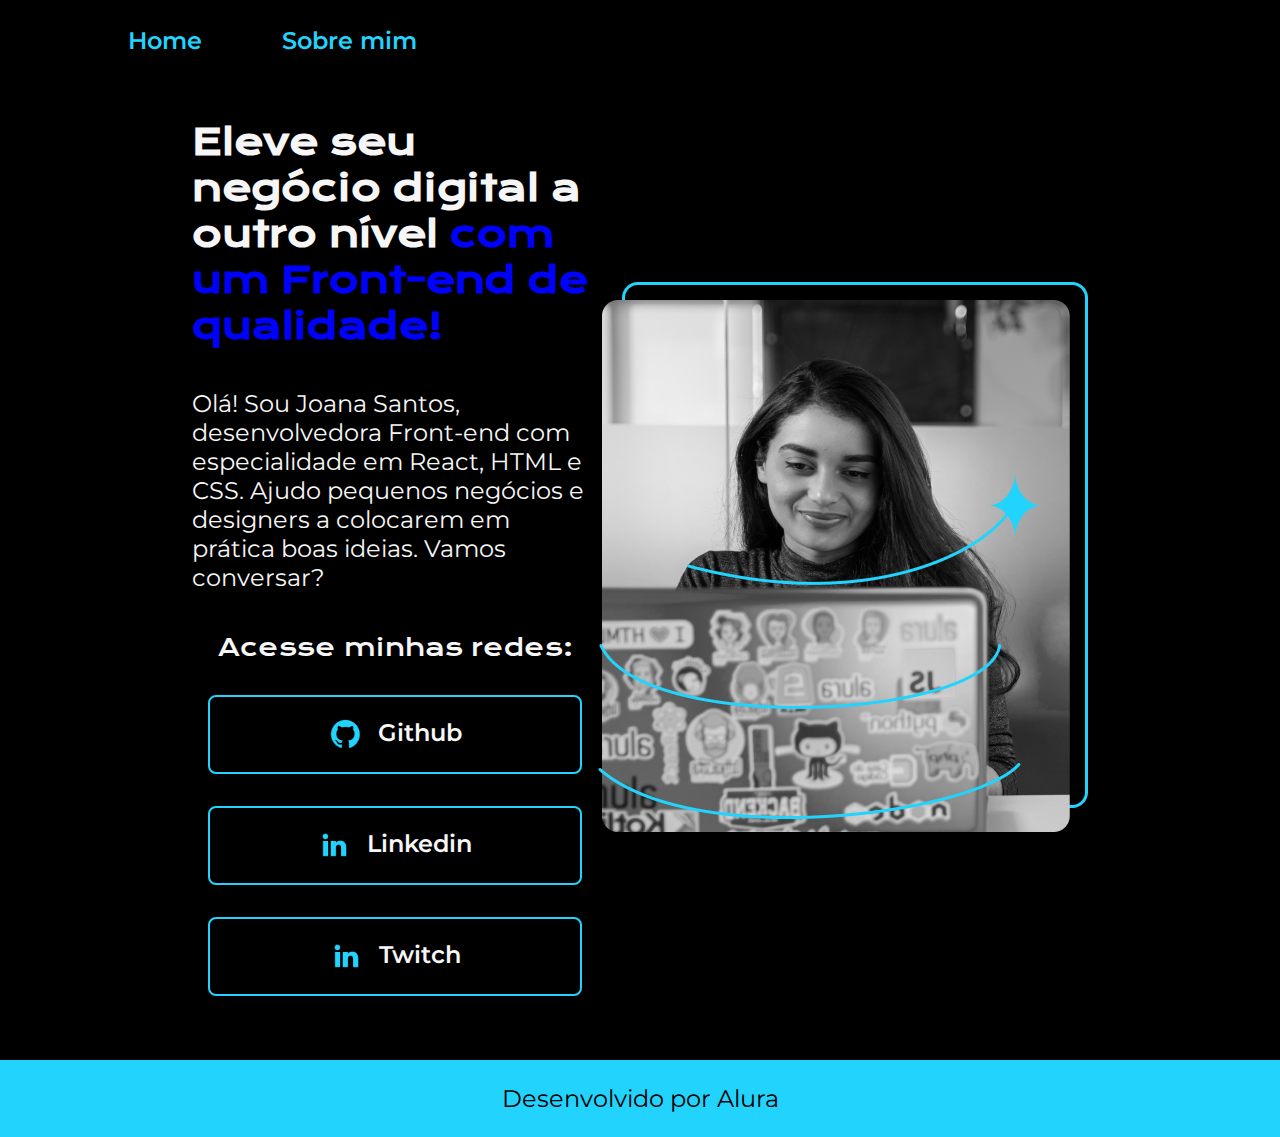
==== index.html @ 0aba686b "first commit" ====
<!DOCTYPE html>
<html lang="pt-BR">
<head>
  <meta charset="UTF-8">
  <meta name="viewport" content="width=device-width, initial-scale=1.0">
  <title>Portfolio</title>
  <link rel="stylesheet" href="styles.css">
</head>
<body>
  <header class="cabecalho">
    <nav class="cabecalho__menu">
      <a class="cabecalho__menu__link" href="">Home</a>
      <a class="cabecalho__menu__link" href="">Sobre mim</a>
    </nav>
  </header>
  <main class="apresentacao">
    <section class="apresentacao__conteudo">
        <h1 class="apresentacao__conteudo__titulo">Eleve seu negócio digital a outro nível <strong class="titulo-destaque">com um Front-end de qualidade!</strong></h1>
        <p class="apresentacao__conteudo__texto">Olá! Sou Joana Santos, desenvolvedora Front-end com especialidade em React, HTML e CSS. Ajudo pequenos negócios e designers a colocarem em prática boas ideias. Vamos conversar?</p>
        <div class="apresentacao__links">
          <h2 class="apresentacao__links__subtitulo">Acesse minhas redes:</h2>
            <a class="apresentacao__links__link" href="https://github.com">
				<img src="./assets/github.png" alt="icone-github">
				Github
			</a>
			<a class="apresentacao__links__link" href="https://linkedin.com">
				<img src="./assets/linkedin.png" alt="icone-linkedin">
				Linkedin
			</a>
			<a class="apresentacao__links__link" href="https://twitch.com">
				<img src="./assets/linkedin.png" alt="icone-twitch">
				Twitch
			</a>
        </div>
    </section>
    <img src="Imagem.png" alt="Foto da Joana Santos programadora">
  </main>
  <footer class="rodape">
    <p>Desenvolvido por Alura</p>
  </footer>
</body>
</html>
---- styles.css ----
@import url('https://fonts.googleapis.com/css2?family=Krona+One&display=swap');
@import url('https://fonts.googleapis.com/css2?family=Krona+One&family=Montserrat:ital,wght@0,100..900;1,100..900&display=swap');

* {
  margin: 0;
  padding: 0;
}

body {
  /*height: 100vh;*/
  box-sizing: border-box;
  background-color: black;
  color: #f6f6f6;
}

.titulo-destaque{
  color: blue;
}

.cabecalho{
  padding: 2% 0 0 10%;

}

.cabecalho__menu{
  display: flex;
  gap: 80px;
}

.cabecalho__menu__link{
  font-family: 'Montserrat', sans-serif;
  font-size: 24px;
  font-weight: 600;
  color: #22d4fd;
  text-decoration: none;
}

.apresentacao {
  padding:5% 15%;
  display: flex;
  justify-content: space-between;
  align-items: center;
}

.apresentacao__conteudo {
  width: 615px;
  display: flex;
  flex-direction: column;
  gap: 40px;
}

.apresentacao__conteudo__titulo {
  font-size: 36px;
  font-family: 'Krona One', sans-serif;
}

.apresentacao__conteudo__texto {
  font-size: 24px;
  font-family: 'Montserrat', sans-serif;
}

.apresentacao__links{
  display: flex;
  flex-direction: column;
  justify-content: space-between;
  align-items: center;
  gap: 32px;
}

.apresentacao__links__subtitulo{
  font-family: 'Krona One', sans-serif;
  font-weight: 400;
  font-size: 24px;
}

.apresentacao__links__link {
  display: flex;
  justify-content: center;
  gap: 16px;
  width: 370px;
  text-align: center;
  border-radius: 8px;
  font-size: 24px;
  padding: 21.5px 0;
  text-decoration: none;
  color: #f6f6f6;
  border: 2px solid #22d4fd;
  font-family: 'Montserrat', sans-serif;
  font-weight: 600;
}

.apresentacao__links__link:hover {
  background: #f6f6f6;
  color: #000000;
}

.rodape{
  padding: 24px;
  color:#000000;
  background-color: #22d4fd;
  text-align: center;
  font-family: "Montserrat", sans-serif;
  font-size: 24px;
  font-weight: 400;
}
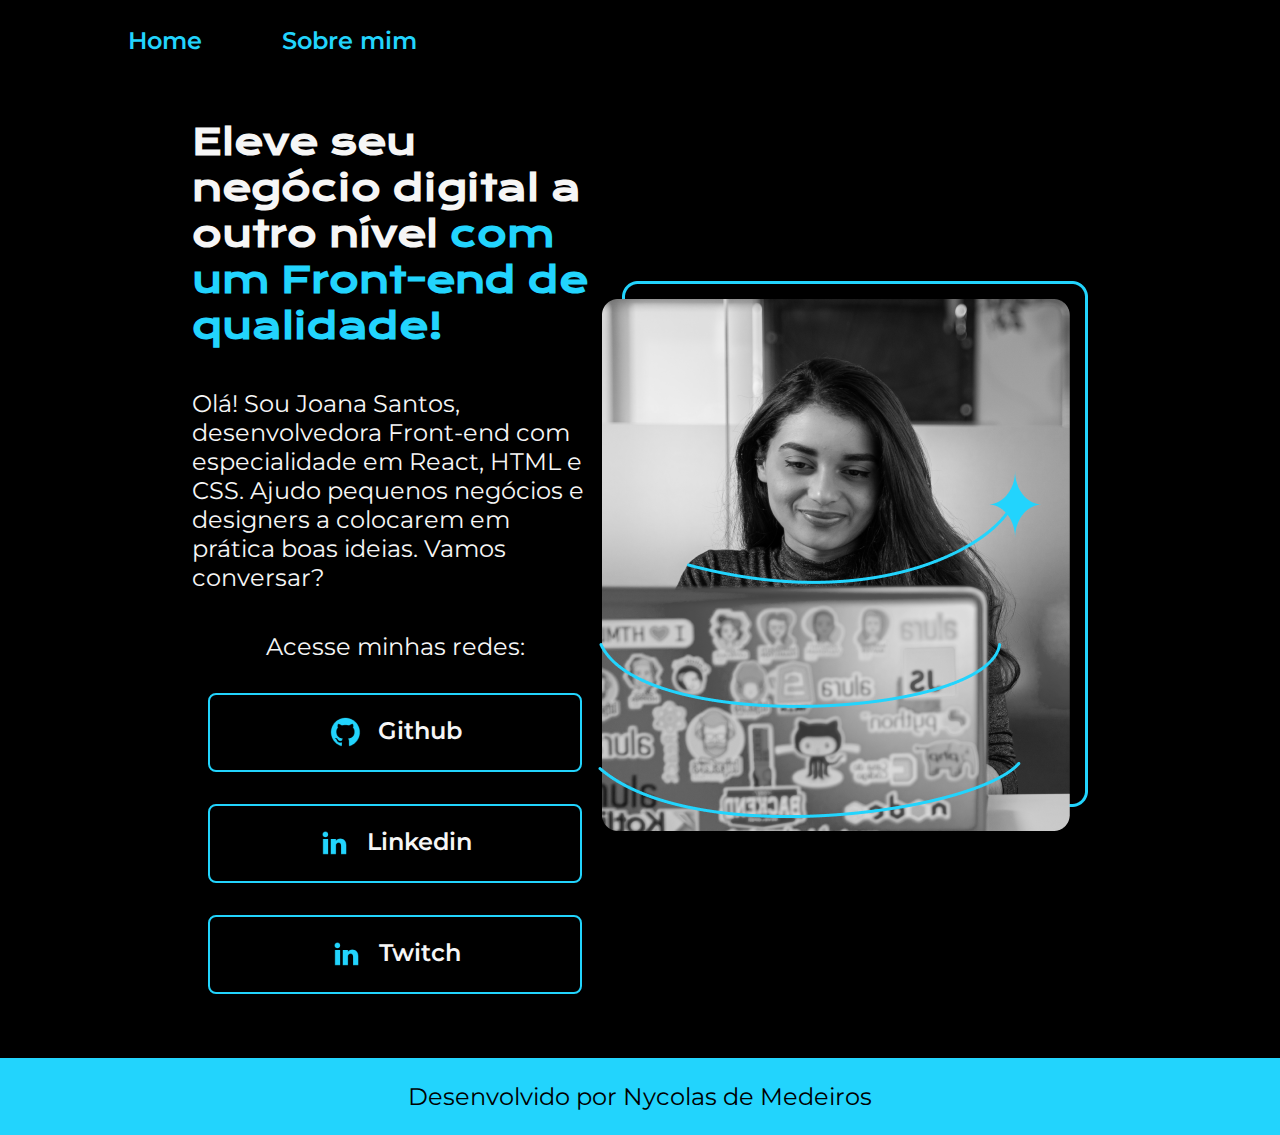
==== commit 01536cc0: "exercicios-2.css, exercicios-2.html files deleted; index.html footer altered" ====
--- a/index.html
+++ b/index.html
@@ -4,13 +4,13 @@
   <meta charset="UTF-8">
   <meta name="viewport" content="width=device-width, initial-scale=1.0">
   <title>Portfolio</title>
-  <link rel="stylesheet" href="styles.css">
+  <link rel="stylesheet" href="./styles/styles.css">
 </head>
 <body>
   <header class="cabecalho">
     <nav class="cabecalho__menu">
-      <a class="cabecalho__menu__link" href="">Home</a>
-      <a class="cabecalho__menu__link" href="">Sobre mim</a>
+      <a class="cabecalho__menu__link" href="index.html">Home</a>
+      <a class="cabecalho__menu__link" href="about.html">Sobre mim</a>
     </nav>
   </header>
   <main class="apresentacao">
@@ -36,7 +36,7 @@
     <img src="Imagem.png" alt="Foto da Joana Santos programadora">
   </main>
   <footer class="rodape">
-    <p>Desenvolvido por Alura</p>
+    <p>Desenvolvido por Nycolas de Medeiros</p>
   </footer>
 </body>
 </html>--- a/styles/styles.css
+++ b/styles/styles.css
@@ -0,0 +1,113 @@
+@import url('https://fonts.googleapis.com/css2?family=Krona+One&display=swap');
+@import url('https://fonts.googleapis.com/css2?family=Krona+One&family=Montserrat:ital,wght@0,100..900;1,100..900&display=swap');
+
+:root {
+  --cor-primaria: #f6f6f6;
+  --cor-secundaria: #000000;
+  --cor-terciaria: #22d4fd; 
+
+  --fonte-primaria: 'Krona One', sans-serif;
+  --fonte-secundaria: 'Montserrat', sans-serif;
+}
+
+* {
+  margin: 0;
+  padding: 0;
+}
+
+body {
+  box-sizing: border-box;
+  background-color: var(--cor-secundaria);
+  color: var(--cor-primaria);
+}
+
+.titulo-destaque{
+  color: var(--cor-terciaria);
+}
+
+.cabecalho{
+  padding: 2% 0 0 10%;
+
+}
+
+.cabecalho__menu{
+  display: flex;
+  gap: 80px;
+}
+
+.cabecalho__menu__link{
+  font-family: var(--fonte-secundaria);
+  font-size: 24px;
+  font-weight: 600;
+  color:var(--cor-terciaria);
+  text-decoration: none;
+}
+
+.apresentacao {
+  padding:5% 15%;
+  display: flex;
+  justify-content: space-between;
+  align-items: center;
+}
+
+.apresentacao__conteudo {
+  width: 615px;
+  display: flex;
+  flex-direction: column;
+  gap: 40px;
+}
+
+.apresentacao__conteudo__titulo {
+  font-size: 36px;
+  font-family: var(--fonte-primaria);
+}
+
+.apresentacao__conteudo__texto {
+  font-size: 24px;
+  font-family: var(--fonte-secundaria);
+}
+
+.apresentacao__links{
+  display: flex;
+  flex-direction: column;
+  justify-content: space-between;
+  align-items: center;
+  gap: 32px;
+}
+
+.apresentacao__links__subtitulo{
+  font-family: var(--fonte-secundaria);
+  font-weight: 400;
+  font-size: 24px;
+}
+
+.apresentacao__links__link {
+  display: flex;
+  justify-content: center;
+  gap: 16px;
+  width: 370px;
+  text-align: center;
+  border-radius: 8px;
+  font-size: 24px;
+  padding: 21.5px 0;
+  text-decoration: none;
+  color: var(--cor-primaria);
+  border: 2px solid var(--cor-terciaria);
+  font-family: var(--fonte-secundaria);
+  font-weight: 600;
+}
+
+.apresentacao__links__link:hover {
+  background: var(--cor-primaria);
+  color: var(--cor-secundaria);
+}
+
+.rodape{
+  padding: 24px;
+  color: var(--cor-secundaria);
+  background-color: var(--cor-terciaria);
+  text-align: center;
+  font-family: var(--fonte-secundaria);
+  font-size: 24px;
+  font-weight: 400;
+}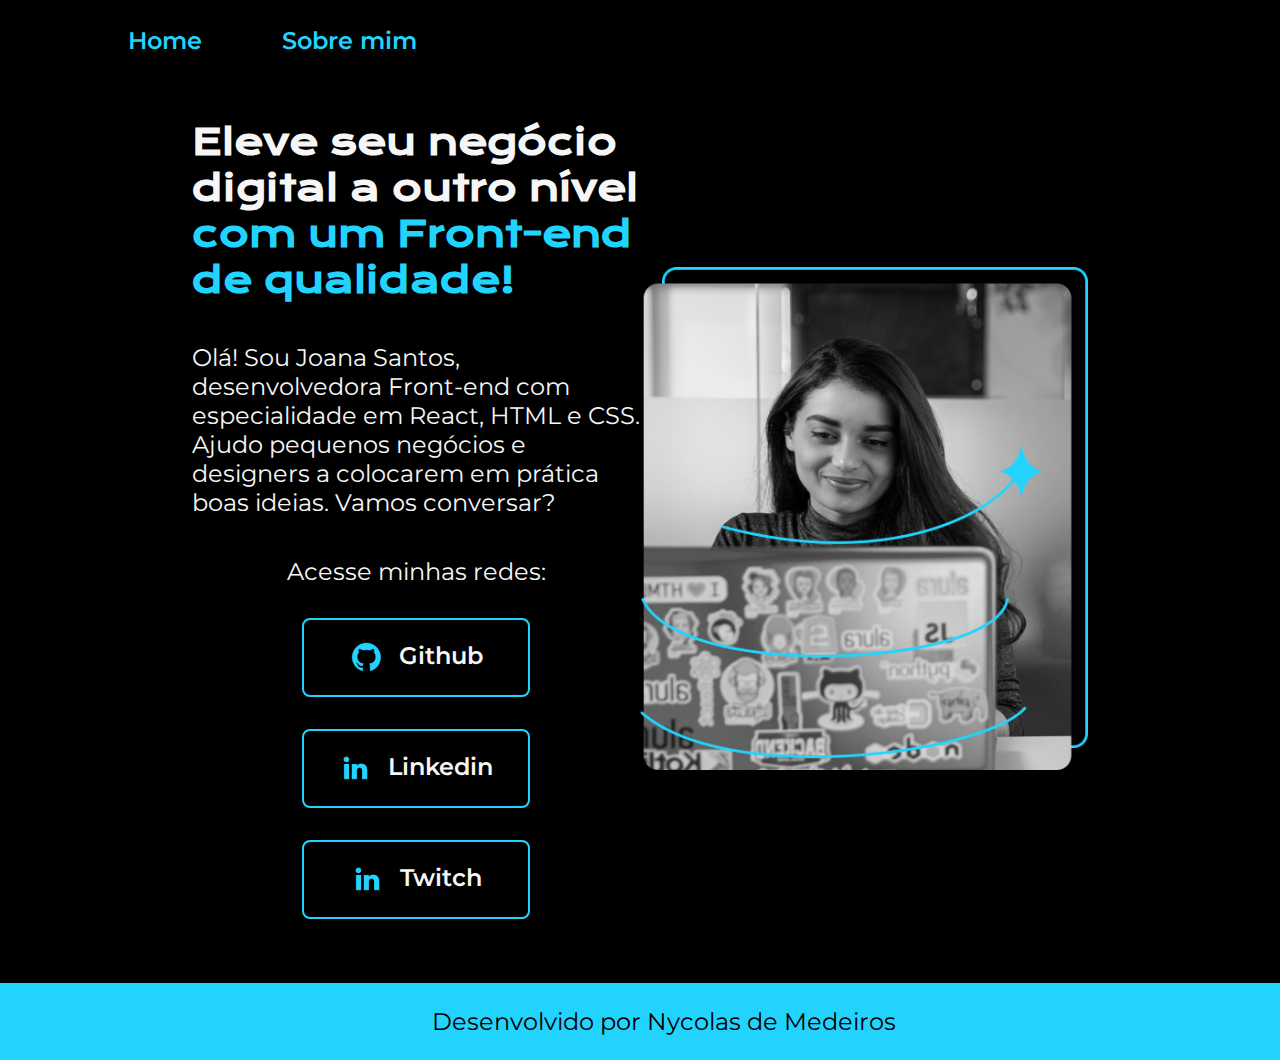
==== commit 34a96b16: "add media queries" ====
--- a/index.html
+++ b/index.html
@@ -19,21 +19,21 @@
         <p class="apresentacao__conteudo__texto">Olá! Sou Joana Santos, desenvolvedora Front-end com especialidade em React, HTML e CSS. Ajudo pequenos negócios e designers a colocarem em prática boas ideias. Vamos conversar?</p>
         <div class="apresentacao__links">
           <h2 class="apresentacao__links__subtitulo">Acesse minhas redes:</h2>
-            <a class="apresentacao__links__link" href="https://github.com">
+            <a class="apresentacao__links__navegacao" href="https://github.com">
 				<img src="./assets/github.png" alt="icone-github">
 				Github
 			</a>
-			<a class="apresentacao__links__link" href="https://linkedin.com">
-				<img src="./assets/linkedin.png" alt="icone-linkedin">
+			<a class="apresentacao__links__navegacao" href="https://linkedin.com">
+      <img src="./assets/linkedin.png" alt="icone-linkedin">
 				Linkedin
 			</a>
-			<a class="apresentacao__links__link" href="https://twitch.com">
+      <a class="apresentacao__links__navegacao" href="https://twitch.com">
 				<img src="./assets/linkedin.png" alt="icone-twitch">
 				Twitch
 			</a>
         </div>
     </section>
-    <img src="Imagem.png" alt="Foto da Joana Santos programadora">
+    <img class="apresentacao__imagem" src="Imagem.png" alt="Foto da Joana Santos programadora">
   </main>
   <footer class="rodape">
     <p>Desenvolvido por Nycolas de Medeiros</p>
--- a/styles/styles.css
+++ b/styles/styles.css
@@ -37,7 +37,7 @@
 
 .cabecalho__menu__link{
   font-family: var(--fonte-secundaria);
-  font-size: 24px;
+  font-size: 1.5rem;
   font-weight: 600;
   color:var(--cor-terciaria);
   text-decoration: none;
@@ -51,19 +51,19 @@
 }
 
 .apresentacao__conteudo {
-  width: 615px;
+  width: 50%;
   display: flex;
   flex-direction: column;
   gap: 40px;
 }
 
 .apresentacao__conteudo__titulo {
-  font-size: 36px;
+  font-size: 2.25rem;
   font-family: var(--fonte-primaria);
 }
 
 .apresentacao__conteudo__texto {
-  font-size: 24px;
+  font-size: 1.5rem;
   font-family: var(--fonte-secundaria);
 }
 
@@ -78,17 +78,17 @@
 .apresentacao__links__subtitulo{
   font-family: var(--fonte-secundaria);
   font-weight: 400;
-  font-size: 24px;
+  font-size: 1.5rem;
 }
 
-.apresentacao__links__link {
+.apresentacao__links__navegacao {
   display: flex;
   justify-content: center;
   gap: 16px;
-  width: 370px;
+  width: 50%;
   text-align: center;
   border-radius: 8px;
-  font-size: 24px;
+  font-size: 1.5rem;
   padding: 21.5px 0;
   text-decoration: none;
   color: var(--cor-primaria);
@@ -102,12 +102,31 @@
   color: var(--cor-secundaria);
 }
 
+.apresentacao__imagem{
+  width: 50%;
+}
+
 .rodape{
   padding: 24px;
   color: var(--cor-secundaria);
   background-color: var(--cor-terciaria);
   text-align: center;
   font-family: var(--fonte-secundaria);
-  font-size: 24px;
+  font-size: 1.5rem;
   font-weight: 400;
+  width: 100%;
+}
+
+@media (max-width: 1200px) {
+    .cabecalho {
+        padding: 10%;
+    }
+
+    .cabecalho__menu{
+        justify-content: center;
+    }
+    
+    .apresentacao{
+        flex-direction: column;
+    }
 }